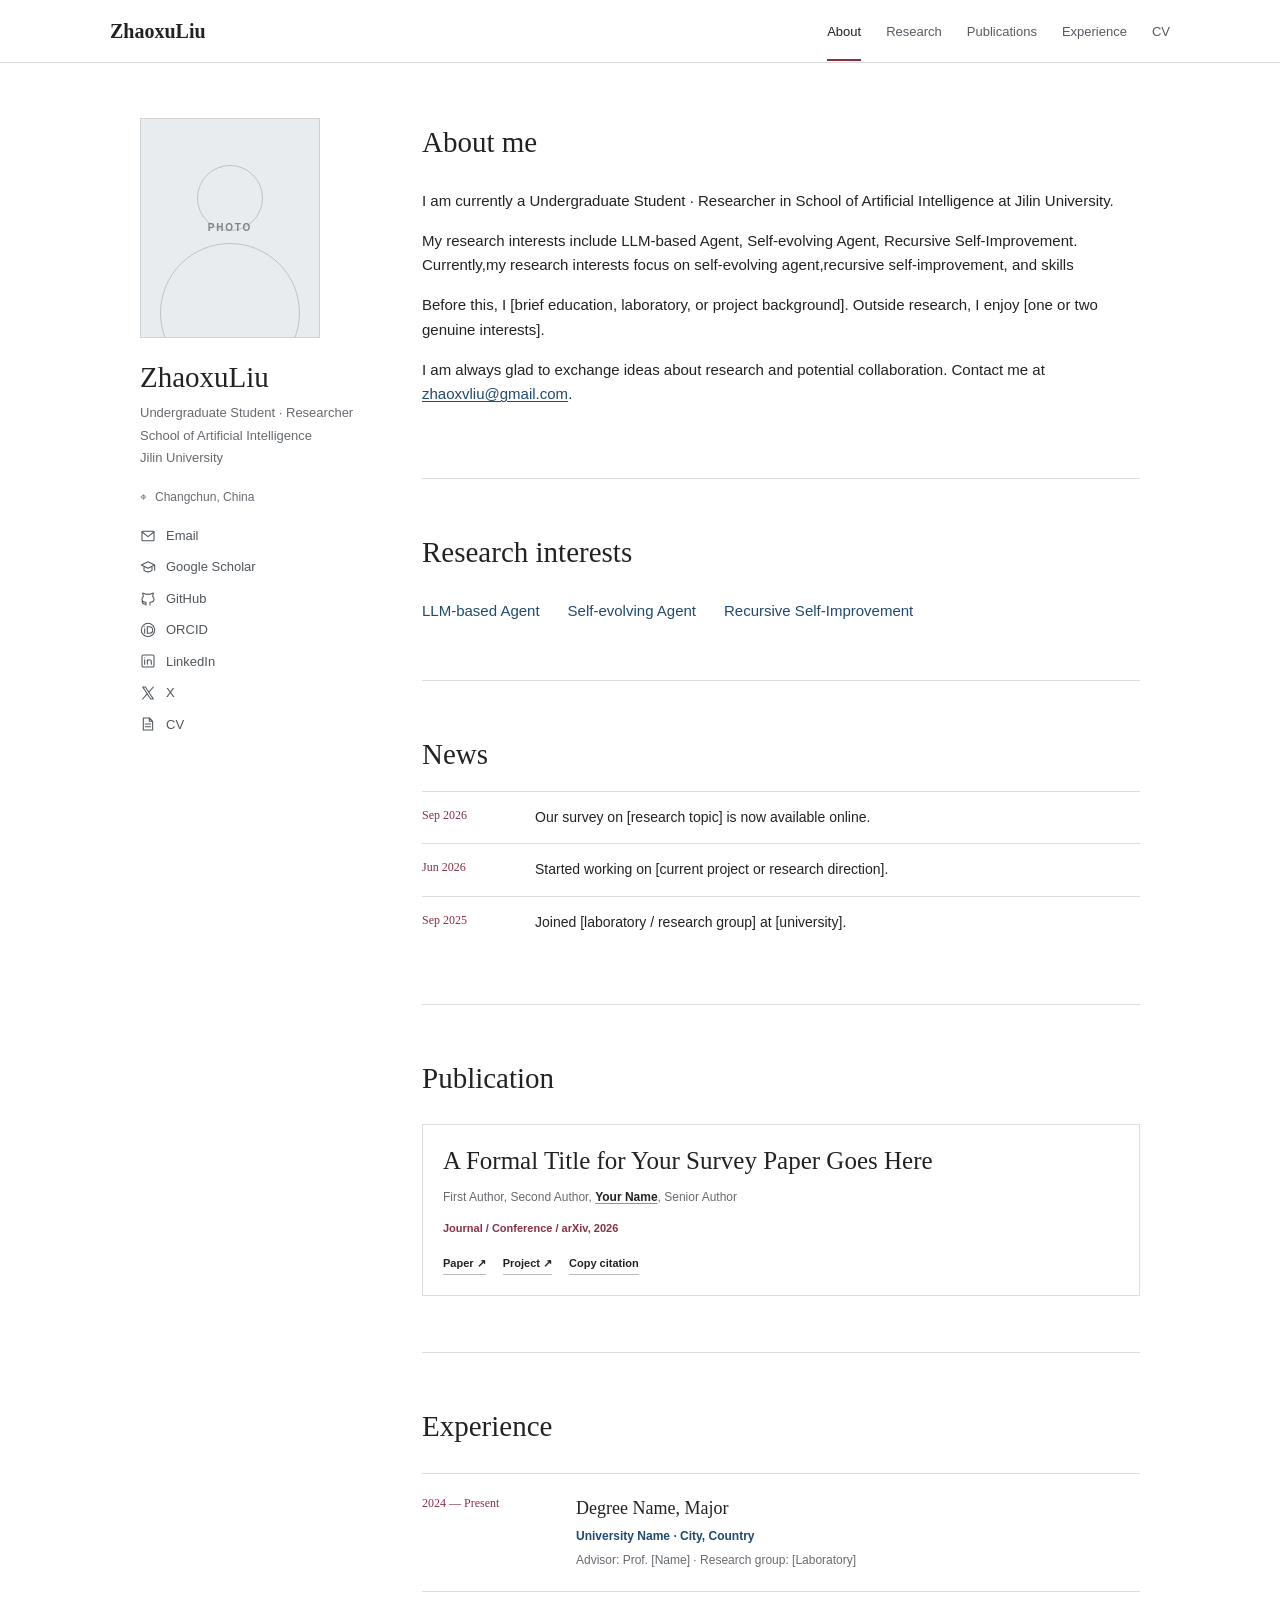
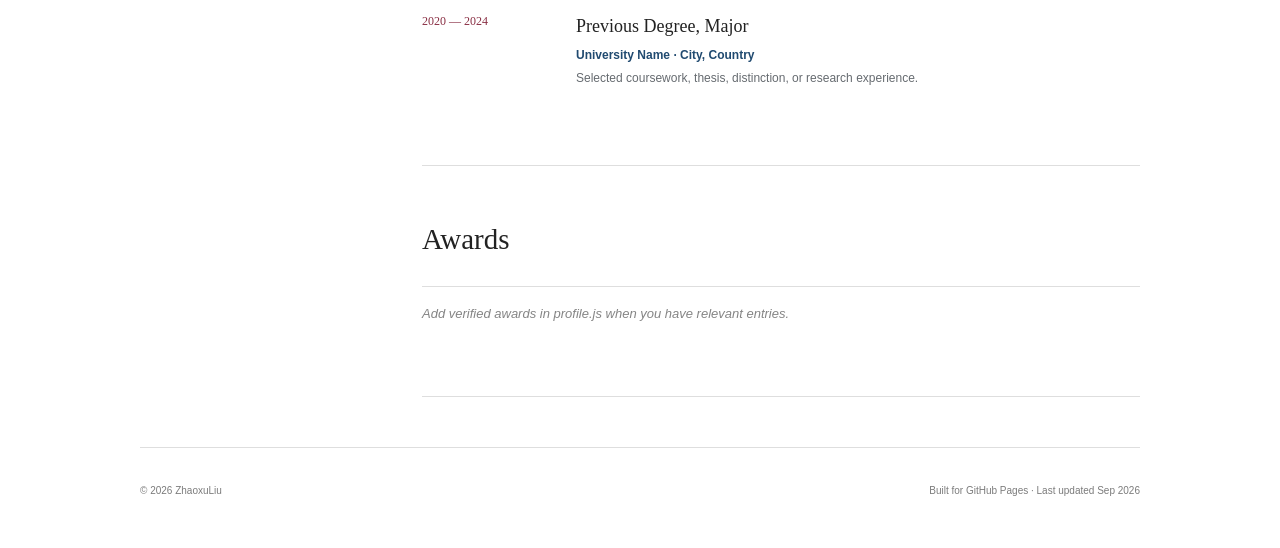
==== index.html @ ab9123cf "Simplify publications and make long author lists expandable" ====
<!doctype html>
<html lang="en" data-theme="light">
  <head>
    <meta charset="utf-8" />
    <meta name="viewport" content="width=device-width, initial-scale=1" />
    <meta
      name="description"
      content="Academic homepage of ZhaoxuLiu — template preview."
    />
    <meta name="theme-color" content="#ffffff" />
    <title>ZhaoxuLiu · Academic Homepage</title>
    <link rel="stylesheet" href="styles.css?v=20261016-publications" />
    <script src="profile.js" defer></script>
    <script src="profile-render.js?v=20261016-publications" defer></script>
    <script src="script.js" defer></script>
  </head>
  <body>
    <noscript><p class="data-error">Please enable JavaScript to view the profile and CV.</p></noscript>
    <p class="data-error" data-load-error hidden>Profile could not be loaded. Please check profile.js and refresh.</p>
    <a class="skip-link" href="#main-content">Skip to content</a>

    <header class="site-header">
      <div class="header-inner">
        <a class="wordmark" href="#about" aria-label="Back to the introduction"><span data-profile="name"></span></a>

        <button class="nav-toggle" type="button" aria-label="Open navigation" aria-expanded="false">
          <span></span><span></span>
        </button>

        <nav class="site-nav" aria-label="Primary navigation">
          <a href="#about">About</a>
          <a href="#research">Research</a>
          <a href="#publications">Publications</a>
          <a href="#experience">Experience</a>
          <a href="cv.html">CV</a>
        </nav>
      </div>
    </header>

    <main id="main-content" class="page-shell">
      <aside class="profile-rail" aria-label="Profile">
        <div class="portrait-placeholder" role="img" aria-label="Portrait placeholder">
          <span>PHOTO</span>
        </div>

        <div class="profile-copy">
          <h1 data-profile="name"></h1>
          <p class="role" data-profile="role"></p>
          <p class="affiliation"><span data-profile="department"></span><br /><span data-profile="institution"></span></p>
        </div>

        <ul class="profile-details" aria-label="Contact details">
          <li>
            <span aria-hidden="true">⌖</span>
            <span data-profile="location"></span>
          </li>
        </ul>

        <nav class="profile-links" aria-label="Academic and social profiles">
          <a href="#" data-social="email">
            <svg class="profile-icon" viewBox="0 0 24 24" aria-hidden="true"><rect x="3" y="5" width="18" height="14" rx="1"/><path d="m3 6 9 7 9-7"/></svg>
            <span>Email</span>
          </a>
          <a href="#" data-social="scholar">
            <svg class="profile-icon" viewBox="0 0 24 24" aria-hidden="true"><path d="m2 9 10-5 10 5-10 5-10-5Zm4 2v6c4 3 8 3 12 0v-6M22 9v8"/></svg>
            <span>Google Scholar</span>
          </a>
          <a href="#" data-social="github">
            <svg class="profile-icon" viewBox="0 0 24 24" aria-hidden="true"><path d="M9 21v-4c-4 0-6-2-6-5 0-2 1-3 2-4L4 3l5 2a15 15 0 0 1 6 0l5-2-1 5c1 1 2 2 2 4 0 3-2 5-6 5v4M9 19c-4 2-5-1-6-3"/></svg>
            <span>GitHub</span>
          </a>
          <a href="#" data-social="orcid">
            <svg class="profile-icon" viewBox="0 0 24 24" aria-hidden="true"><circle cx="12" cy="12" r="10"/><path d="M7 10v7m0-10v.2M11 7h3a5 5 0 0 1 0 10h-3V7Z"/></svg>
            <span>ORCID</span>
          </a>
          <a href="#" data-social="linkedin">
            <svg class="profile-icon" viewBox="0 0 24 24" aria-hidden="true"><rect x="3" y="3" width="18" height="18" rx="2"/><path d="M7 10v7m0-10v.2M11 17v-7m0 3c0-4 6-4 6 0v4"/></svg>
            <span>LinkedIn</span>
          </a>
          <a href="#" data-social="x">
            <svg class="profile-icon" viewBox="0 0 24 24" aria-hidden="true"><path d="M4 3h4l12 18h-4L4 3Zm16 0-7 8M4 21l7-8"/></svg>
            <span>X</span>
          </a>
          <a href="#" data-social="cv">
            <svg class="profile-icon" viewBox="0 0 24 24" aria-hidden="true"><path d="M5 3h9l5 5v13H5V3Zm9 0v5h5M8 12h8M8 16h8"/></svg>
            <span>CV</span>
          </a>
        </nav>
      </aside>

      <div class="content-column">
        <section id="about" class="section reveal">
          <div class="section-heading">
            <h2>About me</h2>
          </div>
          <div class="prose-grid" data-about></div>
        </section>

        <section id="research" class="section reveal">
          <div class="section-heading">
            <h2>Research interests</h2>
          </div>

          <ul class="research-keywords" aria-label="Research interests" data-research></ul>
        </section>

        <section class="section reveal" aria-labelledby="news-heading">
          <div class="section-heading compact-heading">
            <h2 id="news-heading">News</h2>
          </div>

          <ol class="news-list" data-news></ol>
        </section>

        <section id="publications" class="section reveal">
          <div class="section-heading">
            <h2>Publication</h2>
          </div>

          <div data-publications></div>

        </section>

        <section id="experience" class="section reveal">
          <div class="section-heading">
            <h2>Experience</h2>
          </div>

          <div class="timeline" data-experience></div>
        </section>

        <section id="awards" class="section reveal">
          <div class="section-heading">
            <h2>Awards</h2>
          </div>

          <ul class="awards-list" data-awards></ul>
        </section>
      </div>
    </main>

    <footer class="site-footer">
      <p>© <span data-current-year></span> <span data-profile="name"></span></p>
      <p>Built for GitHub Pages · Last updated <span data-profile="lastUpdated"></span></p>
    </footer>

    <div class="toast" role="status" aria-live="polite"></div>
  </body>
</html>
---- styles.css ----
:root {
  --background: #ffffff;
  --surface: #f7f7f7;
  --text: #222222;
  --muted: #666b70;
  --navy: #204a70;
  --accent: #8a3045;
  --line: #dedede;
  --serif: Georgia, "Times New Roman", serif;
  --sans: Arial, Helvetica, sans-serif;
}

* {
  box-sizing: border-box;
}

[hidden] { display: none !important; }
.data-error { margin: 24px; color: #8a3045; }
.portrait-placeholder.has-photo::before,
.portrait-placeholder.has-photo::after { display: none; }
.portrait-placeholder img { width: 100%; height: 100%; object-fit: cover; }
.publication-visual img { width: 100%; height: auto; object-fit: contain; }
[data-publications] { display: grid; gap: 22px; }
.cv-contacts { display: flex; flex-wrap: wrap; gap: 5px 16px; }
.cv-contacts a, .about-contact a { overflow-wrap: anywhere; }
.cv-updated { margin-top: 32px; font-size: 11px; }
.cv-entry { margin-bottom: 18px; }
.cv-entry p { margin-bottom: 6px; }
.cv-entry ul { margin-top: 6px; }
.cv-entry .publication-links { margin-top: 6px; }

html {
  scroll-behavior: smooth;
  scroll-padding-top: 82px;
}

body {
  margin: 0;
  background: var(--background);
  color: var(--text);
  font-family: var(--sans);
  font-size: 15px;
  line-height: 1.65;
}

a {
  color: var(--navy);
  text-decoration-thickness: 1px;
  text-underline-offset: 2px;
}

a:hover {
  color: var(--accent);
}

button {
  color: inherit;
  font: inherit;
}

.skip-link {
  position: fixed;
  top: 8px;
  left: 8px;
  z-index: 100;
  padding: 7px 11px;
  background: var(--text);
  color: #fff;
  transform: translateY(-150%);
}

.skip-link:focus {
  transform: translateY(0);
}

.site-header {
  position: sticky;
  top: 0;
  z-index: 20;
  border-bottom: 1px solid var(--line);
  background: rgba(255, 255, 255, 0.97);
}

.header-inner {
  display: flex;
  width: min(1060px, calc(100% - 40px));
  min-height: 62px;
  align-items: center;
  justify-content: space-between;
  margin: 0 auto;
}

.wordmark {
  color: var(--text);
  font-family: var(--serif);
  font-size: 20px;
  font-weight: 700;
  text-decoration: none;
}

.site-nav {
  display: flex;
  align-items: center;
  gap: 25px;
}

.site-nav a {
  padding: 20px 0 17px;
  border-bottom: 2px solid transparent;
  color: #555b60;
  font-size: 13px;
  text-decoration: none;
}

.site-nav a:hover,
.site-nav a.is-active {
  border-bottom-color: var(--accent);
  color: var(--text);
}

.nav-toggle {
  display: none;
  border: 0;
  background: transparent;
  cursor: pointer;
}

.page-shell {
  display: grid;
  grid-template-columns: 220px minmax(0, 1fr);
  gap: 62px;
  width: min(1000px, calc(100% - 40px));
  margin: 55px auto 0;
}

.profile-rail {
  position: sticky;
  top: 92px;
  align-self: start;
}

.portrait-placeholder {
  position: relative;
  display: grid;
  width: 180px;
  height: 220px;
  place-items: center;
  overflow: hidden;
  border: 1px solid #cfd3d6;
  background: #e9ecee;
  color: #7b8389;
  font-size: 10px;
  font-weight: 700;
  letter-spacing: 0.18em;
}

.portrait-placeholder::before {
  position: absolute;
  top: 46px;
  width: 64px;
  height: 64px;
  border: 1px solid #bdc3c7;
  border-radius: 50%;
  content: "";
}

.portrait-placeholder::after {
  position: absolute;
  bottom: -46px;
  width: 138px;
  height: 138px;
  border: 1px solid #bdc3c7;
  border-radius: 50%;
  content: "";
}

.portrait-placeholder span {
  position: relative;
  z-index: 1;
}

.profile-copy {
  margin-top: 22px;
}

.eyebrow {
  margin: 0 0 5px;
  color: var(--accent);
  font-size: 10px;
  font-weight: 700;
  letter-spacing: 0.12em;
  line-height: 1.4;
  text-transform: uppercase;
}

.profile-copy h1 {
  margin: 0;
  font-family: var(--serif);
  font-size: 29px;
  font-weight: 500;
  line-height: 1.2;
}

.role,
.affiliation {
  margin: 7px 0 0;
  color: var(--muted);
  font-size: 13px;
}

.affiliation {
  margin-top: 2px;
}

.profile-details {
  display: grid;
  gap: 7px;
  margin: 20px 0 0;
  padding: 0;
  color: var(--muted);
  list-style: none;
  font-size: 12px;
}

.profile-details li {
  display: flex;
  gap: 8px;
  align-items: flex-start;
}

.profile-details a {
  color: var(--muted);
  overflow-wrap: anywhere;
  text-decoration: none;
}

.profile-links {
  display: grid;
  margin-top: 12px;
}

.profile-links a {
  display: flex;
  align-items: center;
  gap: 10px;
  padding: 5px 0;
  color: #50565c;
  font-size: 13px;
  font-weight: 400;
  text-decoration: none;
}

.profile-links a:hover {
  color: var(--navy);
  text-decoration: underline;
}

.profile-icon {
  width: 16px;
  height: 16px;
  flex: 0 0 16px;
  fill: none;
  stroke: currentColor;
  stroke-width: 1.6;
  stroke-linecap: round;
  stroke-linejoin: round;
}

@media (min-width: 681px) and (max-height: 850px) {
  .profile-rail {
    position: static;
  }
}

.button {
  display: inline-flex;
  min-height: 38px;
  align-items: center;
  justify-content: center;
  gap: 14px;
  padding: 8px 15px;
  border: 1px solid var(--navy);
  background: transparent;
  font-size: 12px;
  font-weight: 600;
  text-decoration: none;
}

.button-primary {
  background: var(--navy);
  color: #fff;
}

.button-primary:hover {
  background: #173854;
  color: #fff;
}

.button-quiet {
  border-color: #cfd3d6;
  color: var(--text);
}

.content-column {
  min-width: 0;
}

.preview-note {
  margin: 0 0 24px;
  color: var(--muted);
  font-size: 12px;
}

.section {
  padding: 56px 0;
  border-bottom: 1px solid var(--line);
}

.content-column > .section:first-child {
  padding-top: 7px;
}

.section-heading {
  margin-bottom: 29px;
}

.section-heading h2 {
  margin: 0;
  font-family: var(--serif);
  font-size: 29px;
  font-weight: 500;
  line-height: 1.2;
}

.prose-grid {
  display: block;
  padding: 0;
}

.prose-grid p {
  margin-top: 0;
}

.lead {
  max-width: none;
  color: inherit;
  font-family: inherit;
  font-size: inherit;
  line-height: inherit;
}

.research-keywords {
  display: flex;
  flex-wrap: wrap;
  gap: 10px 28px;
  margin: 0;
  padding: 0;
  list-style: none;
  color: var(--navy);
  font-size: 15px;
}

.research-keywords li {
  max-width: 100%;
  overflow-wrap: anywhere;
}

.compact-heading {
  margin-bottom: 20px;
}

.news-list {
  margin: 0;
  padding: 0;
  list-style: none;
}

.news-list li {
  display: grid;
  grid-template-columns: 95px 1fr;
  gap: 18px;
  padding: 14px 0;
  border-top: 1px solid var(--line);
}

.news-list time {
  color: var(--accent);
  font-family: var(--serif);
  font-size: 12px;
}

.news-list p {
  margin: 0;
  font-size: 14px;
}

.publication-card {
  display: grid;
  grid-template-columns: 190px minmax(0, 1fr);
  gap: 27px;
  padding: 20px;
  border: 1px solid var(--line);
  background: #fff;
}

.publication-card.publication-card-text {
  grid-template-columns: minmax(0, 1fr);
}

.publication-visual {
  position: relative;
  display: grid;
  min-height: 230px;
  place-items: center;
  overflow: hidden;
  border: 1px solid #cfd3d6;
  background: #eef0f1;
  color: #64717b;
}

.publication-copy {
  align-self: center;
}

.publication-card h3 {
  margin: 0;
  font-family: var(--serif);
  font-size: 25px;
  font-weight: 500;
  line-height: 1.25;
}

.authors,
.venue {
  margin: 11px 0 0;
}

.authors {
  color: var(--muted);
  font-size: 12px;
  overflow-wrap: anywhere;
}

.authors strong {
  color: var(--text);
  text-decoration: underline;
  text-decoration-color: #b9808e;
  text-underline-offset: 2px;
}

.publication-authors {
  margin-top: 11px;
}

.author-disclosure summary {
  display: block;
  list-style: none;
  cursor: pointer;
}

.author-disclosure summary::-webkit-details-marker {
  display: none;
}

.author-disclosure summary:focus-visible {
  outline: 2px solid var(--navy);
  outline-offset: 4px;
}

.author-disclosure .author-preview {
  display: block;
  margin: 0;
}

.author-toggle {
  display: inline-block;
  padding: 4px 0;
  color: var(--navy);
  font-size: 11px;
  text-decoration: underline;
  text-underline-offset: 2px;
}

.author-disclosure[open] .author-preview,
.author-disclosure[open] .author-show,
.author-hide,
.author-print {
  display: none;
}

.author-disclosure[open] .author-hide {
  display: inline;
}

.author-disclosure > .authors {
  margin-top: 4px;
}

.venue {
  color: var(--accent);
  font-size: 11px;
  font-weight: 700;
}

.publication-links {
  display: flex;
  flex-wrap: wrap;
  gap: 17px;
  margin-top: 17px;
}

.publication-links a,
.text-button {
  padding: 0 0 2px;
  border: 0;
  border-bottom: 1px solid #b9bdc0;
  background: transparent;
  color: var(--text);
  font-size: 11px;
  font-weight: 600;
  text-decoration: none;
  cursor: pointer;
}

.timeline {
  padding-left: 0;
}

.timeline-item {
  display: grid;
  grid-template-columns: 130px 1fr;
  gap: 24px;
  padding: 20px 0;
  border-top: 1px solid var(--line);
}

.timeline-date {
  color: var(--accent);
  font-family: var(--serif);
  font-size: 12px;
}

.timeline-item h3 {
  margin: 0;
  font-family: var(--serif);
  font-size: 18px;
  font-weight: 500;
}

.timeline-item p {
  margin: 4px 0 0;
  color: var(--muted);
  font-size: 12px;
}

.timeline-org {
  color: var(--navy) !important;
  font-weight: 600;
}

.awards-list {
  margin: 0;
  padding: 0;
  list-style: none;
}

.awards-list li {
  padding: 16px 0;
  border-top: 1px solid var(--line);
  color: var(--muted);
  font-size: 13px;
}

.awards-list .awards-placeholder {
  color: #858585;
  font-style: italic;
}

.about-contact {
  margin-bottom: 0;
}

.site-footer {
  display: flex;
  justify-content: space-between;
  width: min(1000px, calc(100% - 40px));
  margin: 50px auto 0;
  padding: 25px 0 38px;
  border-top: 1px solid var(--line);
  color: #7b7b7b;
  font-size: 10px;
}

.toast {
  position: fixed;
  right: 18px;
  bottom: 18px;
  z-index: 40;
  max-width: min(320px, calc(100% - 36px));
  padding: 10px 13px;
  background: #222;
  color: #fff;
  font-size: 11px;
  opacity: 0;
  pointer-events: none;
}

.toast.is-visible {
  opacity: 1;
}

.reveal {
  opacity: 1;
}

.cv-page {
  width: min(800px, calc(100% - 40px));
  margin: 45px auto;
}

.cv-sheet {
  padding: 55px 65px;
  border: 1px solid var(--line);
  background: #fff;
}

.cv-sheet h1,
.cv-sheet h2 {
  font-family: var(--serif);
  font-weight: 500;
}

.cv-sheet h1 {
  margin: 0;
  font-size: 42px;
}

.cv-sheet h2 {
  margin: 30px 0 10px;
  padding-top: 15px;
  border-top: 1px solid var(--line);
  color: var(--navy);
  font-size: 21px;
}

.cv-sheet p,
.cv-sheet li {
  color: var(--muted);
}

.cv-topline {
  display: flex;
  justify-content: space-between;
  gap: 18px;
  margin-bottom: 25px;
}

@media (max-width: 850px) {
  .page-shell {
    grid-template-columns: 190px minmax(0, 1fr);
    gap: 42px;
  }

  .portrait-placeholder {
    width: 165px;
    height: 202px;
  }

  .publication-card {
    grid-template-columns: 170px minmax(0, 1fr);
  }
}

@media (max-width: 680px) {
  .header-inner,
  .page-shell,
  .site-footer {
    width: min(100% - 30px, 600px);
  }

  .nav-toggle {
    display: grid;
    width: 36px;
    height: 36px;
    place-content: center;
    gap: 5px;
  }

  .nav-toggle span {
    width: 19px;
    height: 1px;
    background: var(--text);
  }

  .site-nav {
    position: absolute;
    top: 62px;
    right: 0;
    left: 0;
    display: none;
    gap: 0;
    padding: 9px 15px 14px;
    border-bottom: 1px solid var(--line);
    background: #fff;
  }

  .site-nav.is-open {
    display: grid;
  }

  .site-nav a {
    padding: 10px 0;
    border-bottom-width: 1px;
  }

  .page-shell {
    grid-template-columns: 1fr;
    gap: 45px;
    margin-top: 38px;
  }

  .profile-rail {
    position: static;
    display: grid;
    grid-template-columns: 112px 1fr;
    gap: 18px;
  }

  .portrait-placeholder {
    grid-row: span 2;
    width: 112px;
    height: 137px;
  }

  .profile-copy {
    align-self: end;
    margin-top: 0;
  }

  .profile-copy h1 {
    font-size: 27px;
  }

  .profile-details,
  .profile-links {
    grid-column: 1 / -1;
  }

  .profile-links {
    margin-top: 0;
  }

  .section {
    padding: 46px 0;
  }

  .prose-grid,
  .research-keywords,
  .news-list,
  .timeline {
    padding-left: 0;
  }

  .news-list li,
  .timeline-item {
    grid-template-columns: 1fr;
    gap: 4px;
  }

  .publication-card {
    grid-template-columns: 1fr;
    padding: 14px;
  }

  .publication-visual {
    min-height: 190px;
  }

  .site-footer,
  .cv-topline {
    flex-direction: column;
  }

  .cv-sheet {
    padding: 35px 25px;
  }
}

@media print {
  .site-header,
  .site-footer,
  .toast,
  .cv-actions {
    display: none !important;
  }

  .cv-page {
    width: 100%;
    margin: 0;
  }

  .cv-sheet {
    padding: 0;
    border: 0;
  }

  .cv-sheet h2 { break-after: avoid; }
  .cv-entry { break-inside: avoid; }

  .author-disclosure { display: none; }
  .author-print { display: block; }
}
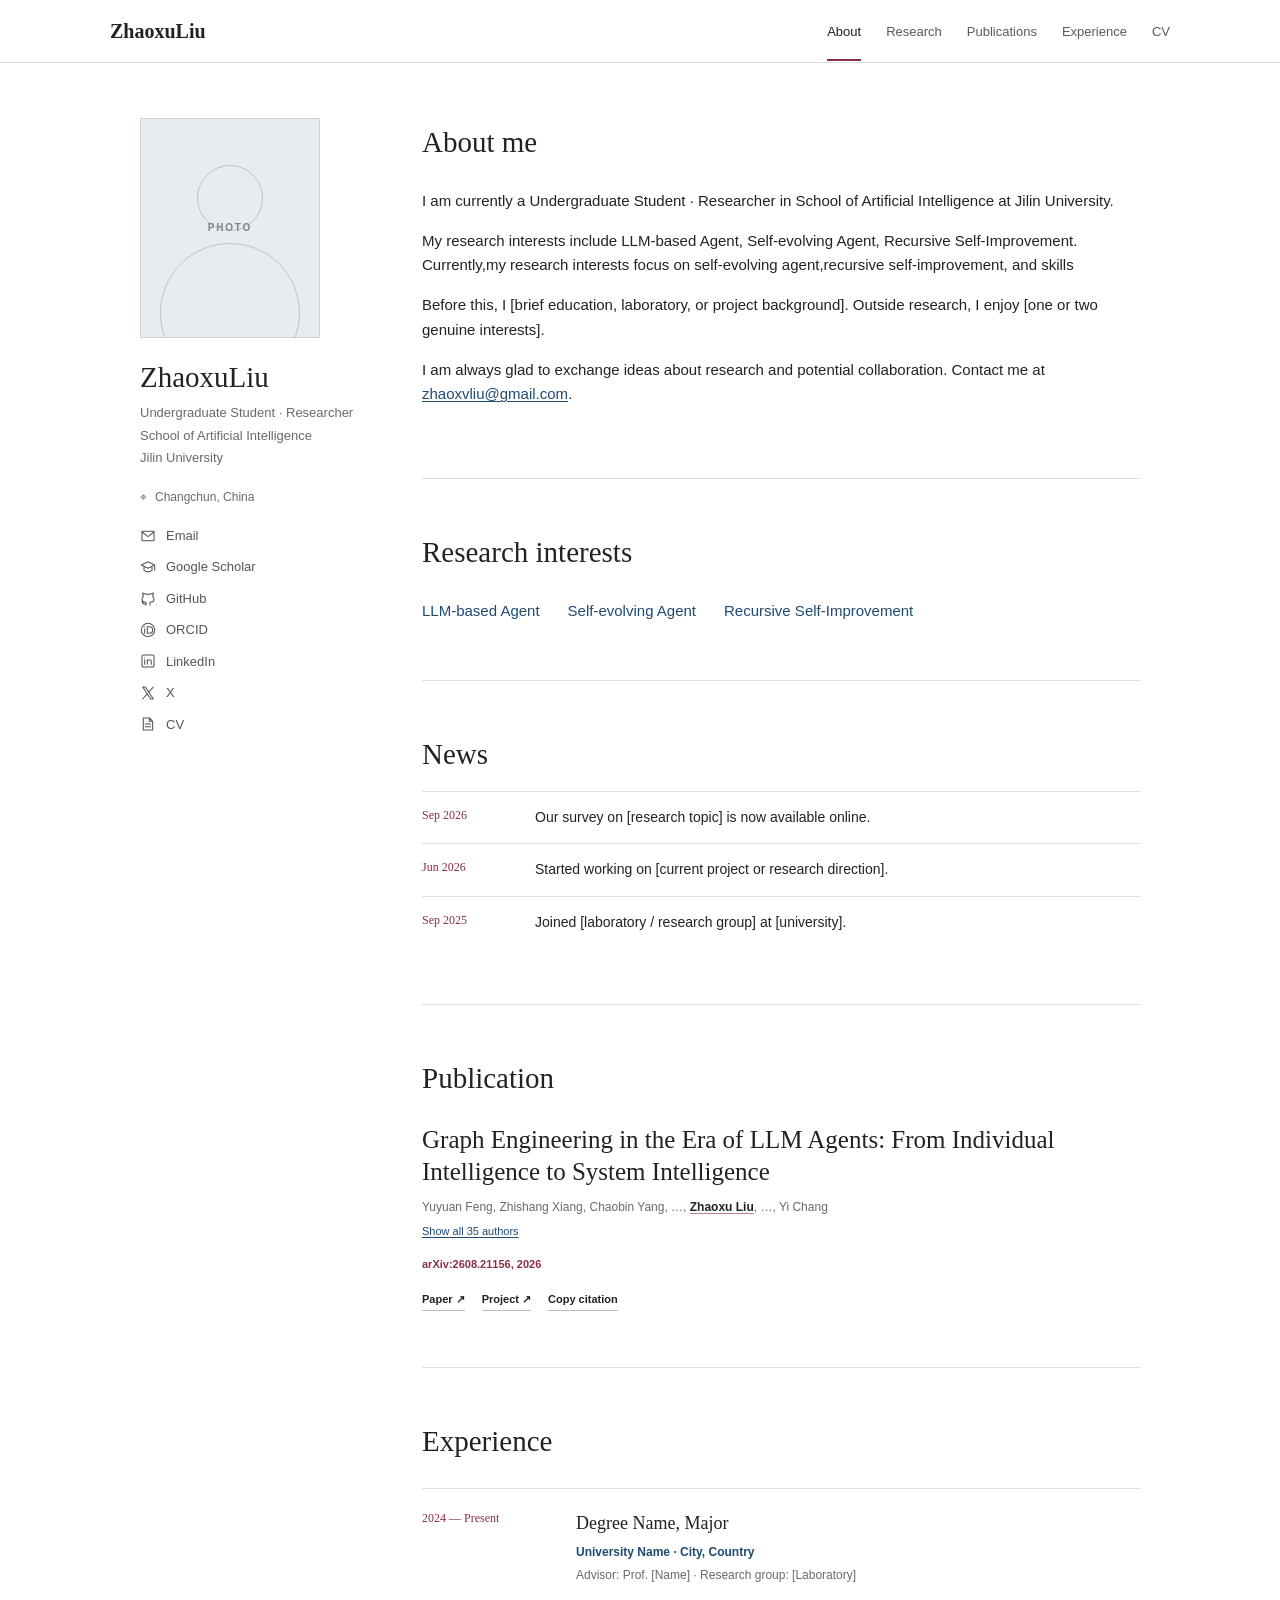
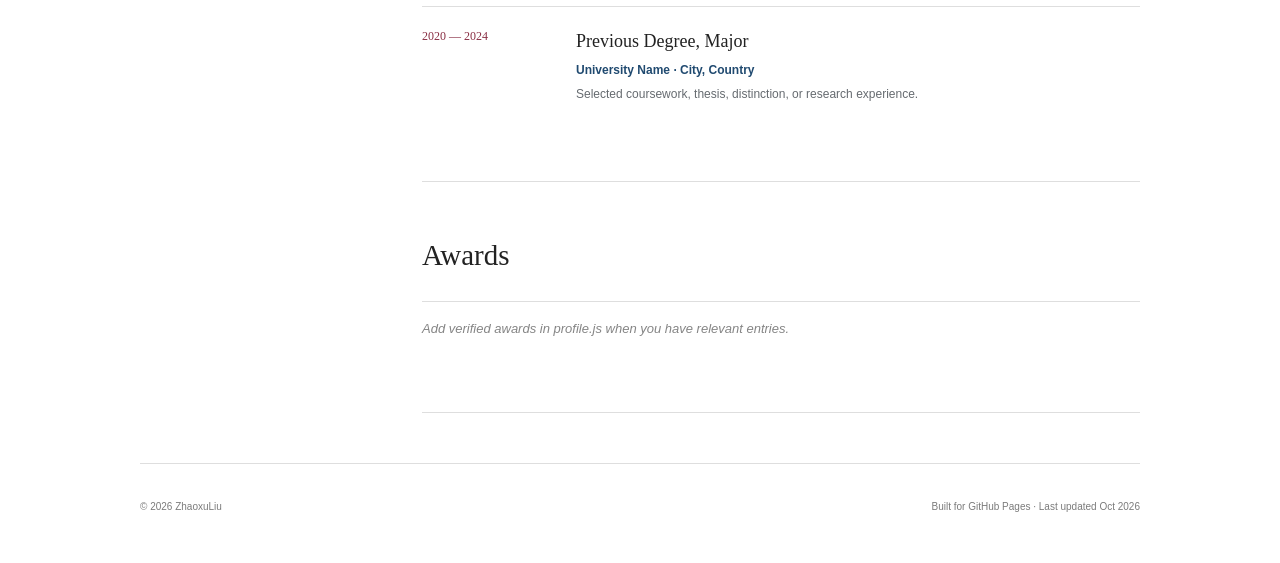
==== commit 02297fc2: "Share borderless publication layout between homepage and CV" ====
--- a/index.html
+++ b/index.html
@@ -9,9 +9,9 @@
     />
     <meta name="theme-color" content="#ffffff" />
     <title>ZhaoxuLiu · Academic Homepage</title>
-    <link rel="stylesheet" href="styles.css?v=20261016-publications" />
+    <link rel="stylesheet" href="styles.css?v=20261016-paper-layout" />
     <script src="profile.js" defer></script>
-    <script src="profile-render.js?v=20261016-publications" defer></script>
+    <script src="profile-render.js?v=20261016-paper-layout" defer></script>
     <script src="script.js" defer></script>
   </head>
   <body>
--- a/styles.css
+++ b/styles.css
@@ -20,7 +20,7 @@
 .portrait-placeholder.has-photo::after { display: none; }
 .portrait-placeholder img { width: 100%; height: 100%; object-fit: cover; }
 .publication-visual img { width: 100%; height: auto; object-fit: contain; }
-[data-publications] { display: grid; gap: 22px; }
+[data-publications], .publication-list { display: grid; gap: 28px; }
 .cv-contacts { display: flex; flex-wrap: wrap; gap: 5px 16px; }
 .cv-contacts a, .about-contact a { overflow-wrap: anywhere; }
 .cv-updated { margin-top: 32px; font-size: 11px; }
@@ -398,8 +398,8 @@
   display: grid;
   grid-template-columns: 190px minmax(0, 1fr);
   gap: 27px;
-  padding: 20px;
-  border: 1px solid var(--line);
+  padding: 0;
+  border: 0;
   background: #fff;
 }
 
@@ -643,7 +643,7 @@
   font-size: 21px;
 }
 
-.cv-sheet p,
+.cv-sheet p:not(.authors):not(.venue),
 .cv-sheet li {
   color: var(--muted);
 }
@@ -769,7 +769,7 @@
 
   .publication-card {
     grid-template-columns: 1fr;
-    padding: 14px;
+    padding: 0;
   }
 
   .publication-visual {
@@ -790,7 +790,8 @@
   .site-header,
   .site-footer,
   .toast,
-  .cv-actions {
+  .cv-actions,
+  [data-citation] {
     display: none !important;
   }
 
@@ -805,7 +806,7 @@
   }
 
   .cv-sheet h2 { break-after: avoid; }
-  .cv-entry { break-inside: avoid; }
+  .cv-entry, .publication-card { break-inside: avoid; }
 
   .author-disclosure { display: none; }
   .author-print { display: block; }
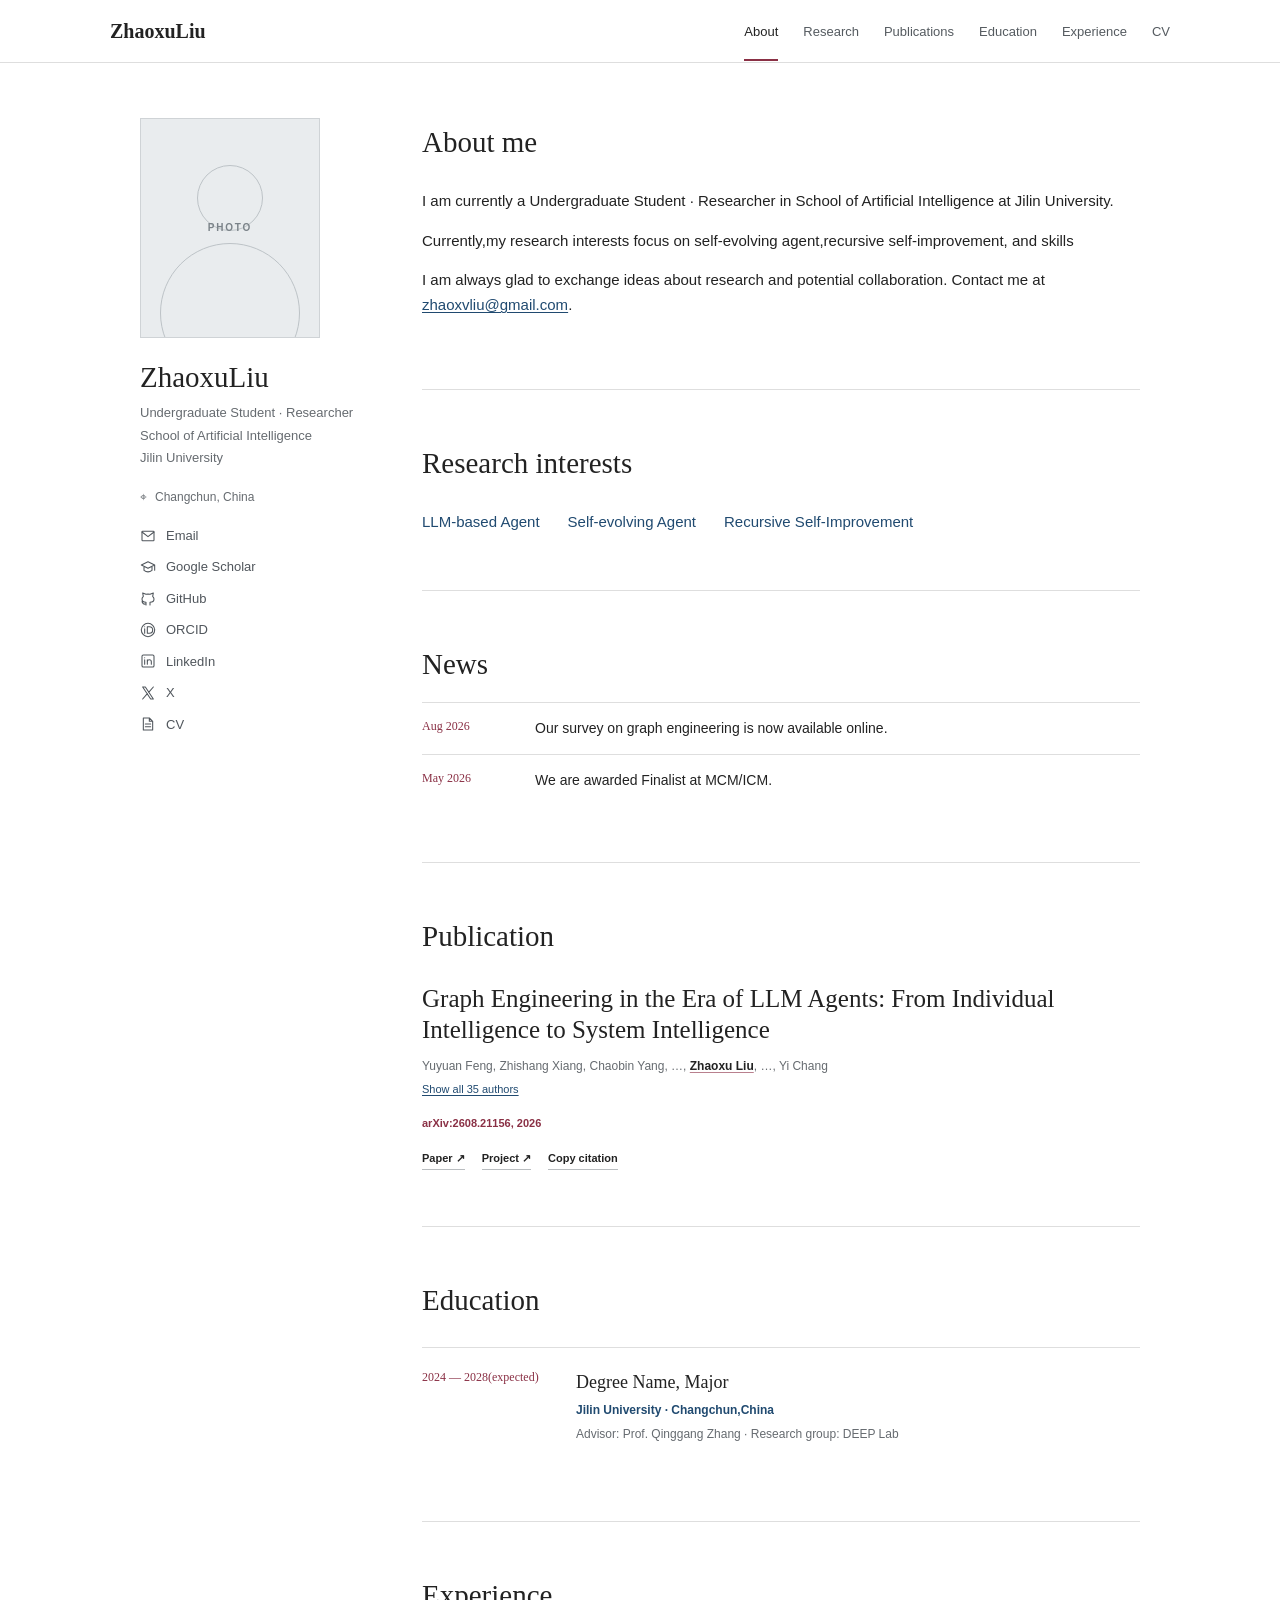
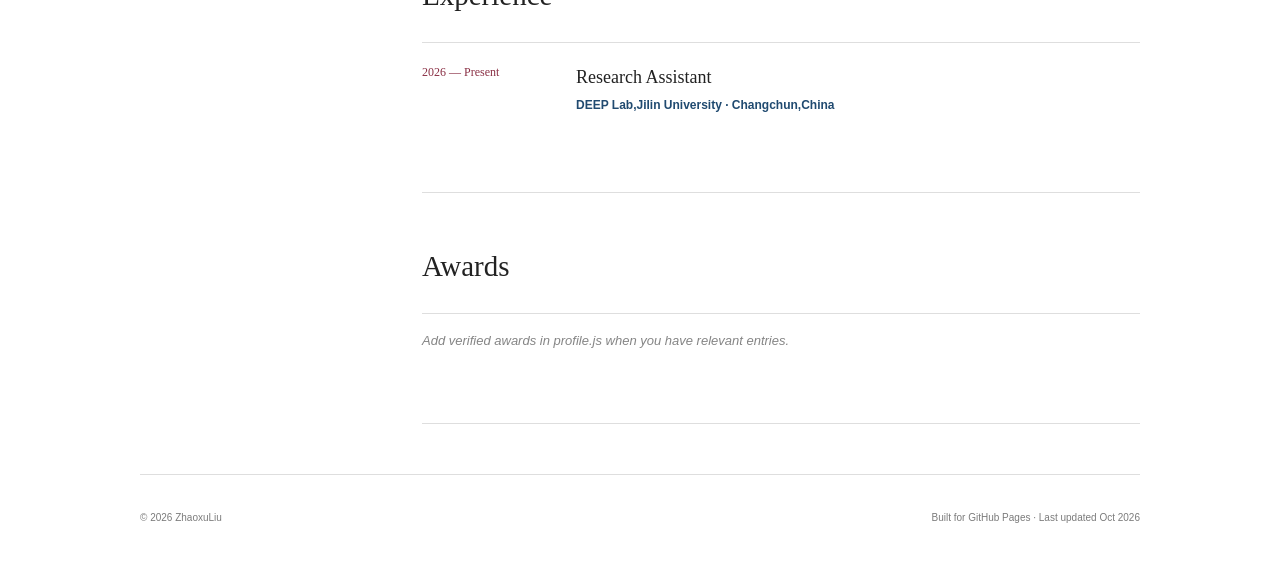
==== commit 92059e32: "Separate Education and Experience sections" ====
--- a/index.html
+++ b/index.html
@@ -11,7 +11,7 @@
     <title>ZhaoxuLiu · Academic Homepage</title>
     <link rel="stylesheet" href="styles.css?v=20261016-paper-layout" />
     <script src="profile.js" defer></script>
-    <script src="profile-render.js?v=20261016-paper-layout" defer></script>
+    <script src="profile-render.js?v=20261016-education" defer></script>
     <script src="script.js" defer></script>
   </head>
   <body>
@@ -31,6 +31,7 @@
           <a href="#about">About</a>
           <a href="#research">Research</a>
           <a href="#publications">Publications</a>
+          <a href="#education">Education</a>
           <a href="#experience">Experience</a>
           <a href="cv.html">CV</a>
         </nav>
@@ -121,6 +122,14 @@
 
         </section>
 
+        <section id="education" class="section reveal">
+          <div class="section-heading">
+            <h2>Education</h2>
+          </div>
+
+          <div class="timeline" data-education></div>
+        </section>
+
         <section id="experience" class="section reveal">
           <div class="section-heading">
             <h2>Experience</h2>
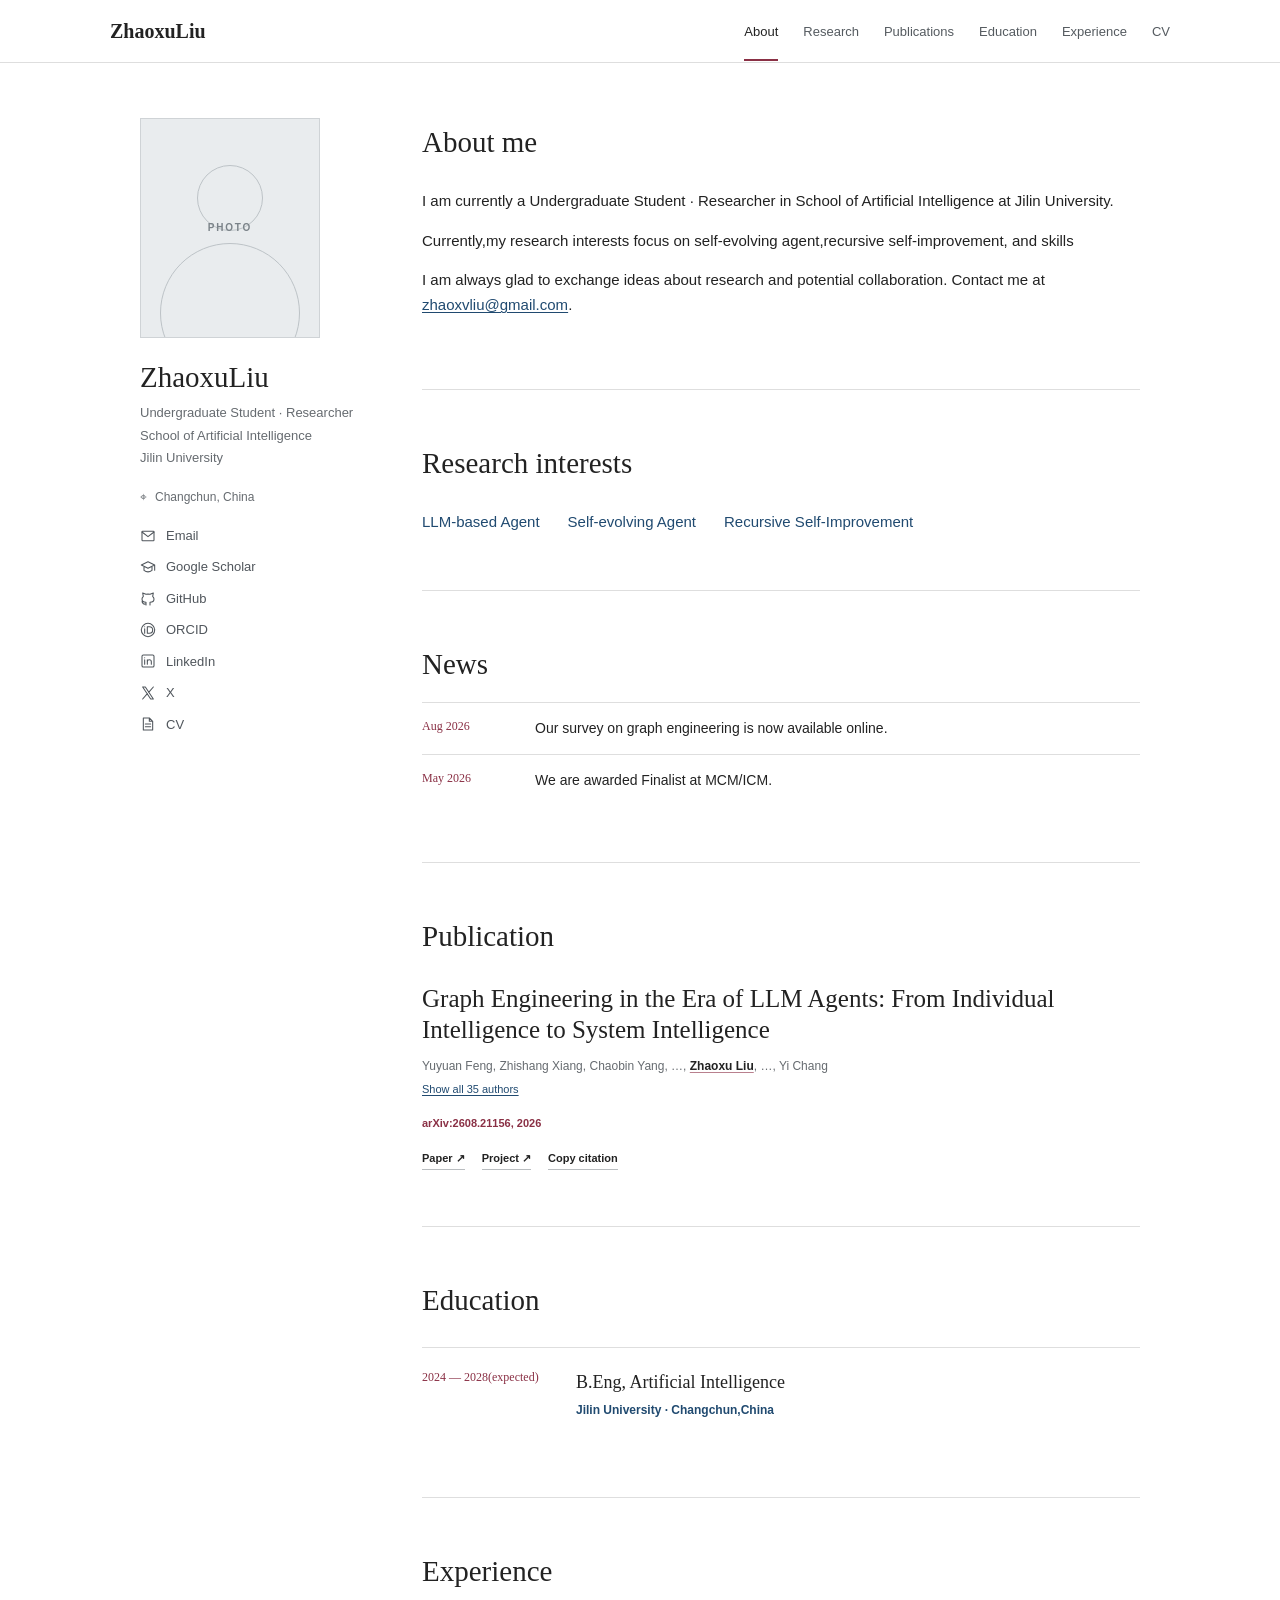
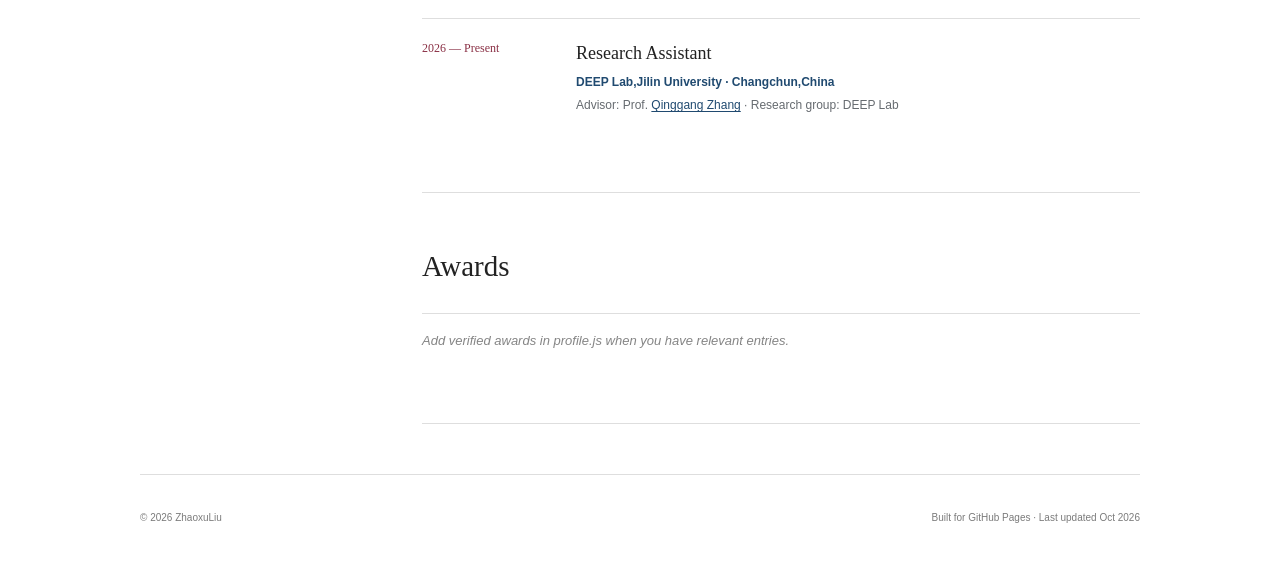
==== commit bed6f05b: "Link adviser homepage in experience and CV" ====
--- a/index.html
+++ b/index.html
@@ -11,7 +11,7 @@
     <title>ZhaoxuLiu · Academic Homepage</title>
     <link rel="stylesheet" href="styles.css?v=20261016-paper-layout" />
     <script src="profile.js" defer></script>
-    <script src="profile-render.js?v=20261016-education" defer></script>
+  <script src="profile-render.js?v=20261016-advisor" defer></script>
     <script src="script.js" defer></script>
   </head>
   <body>
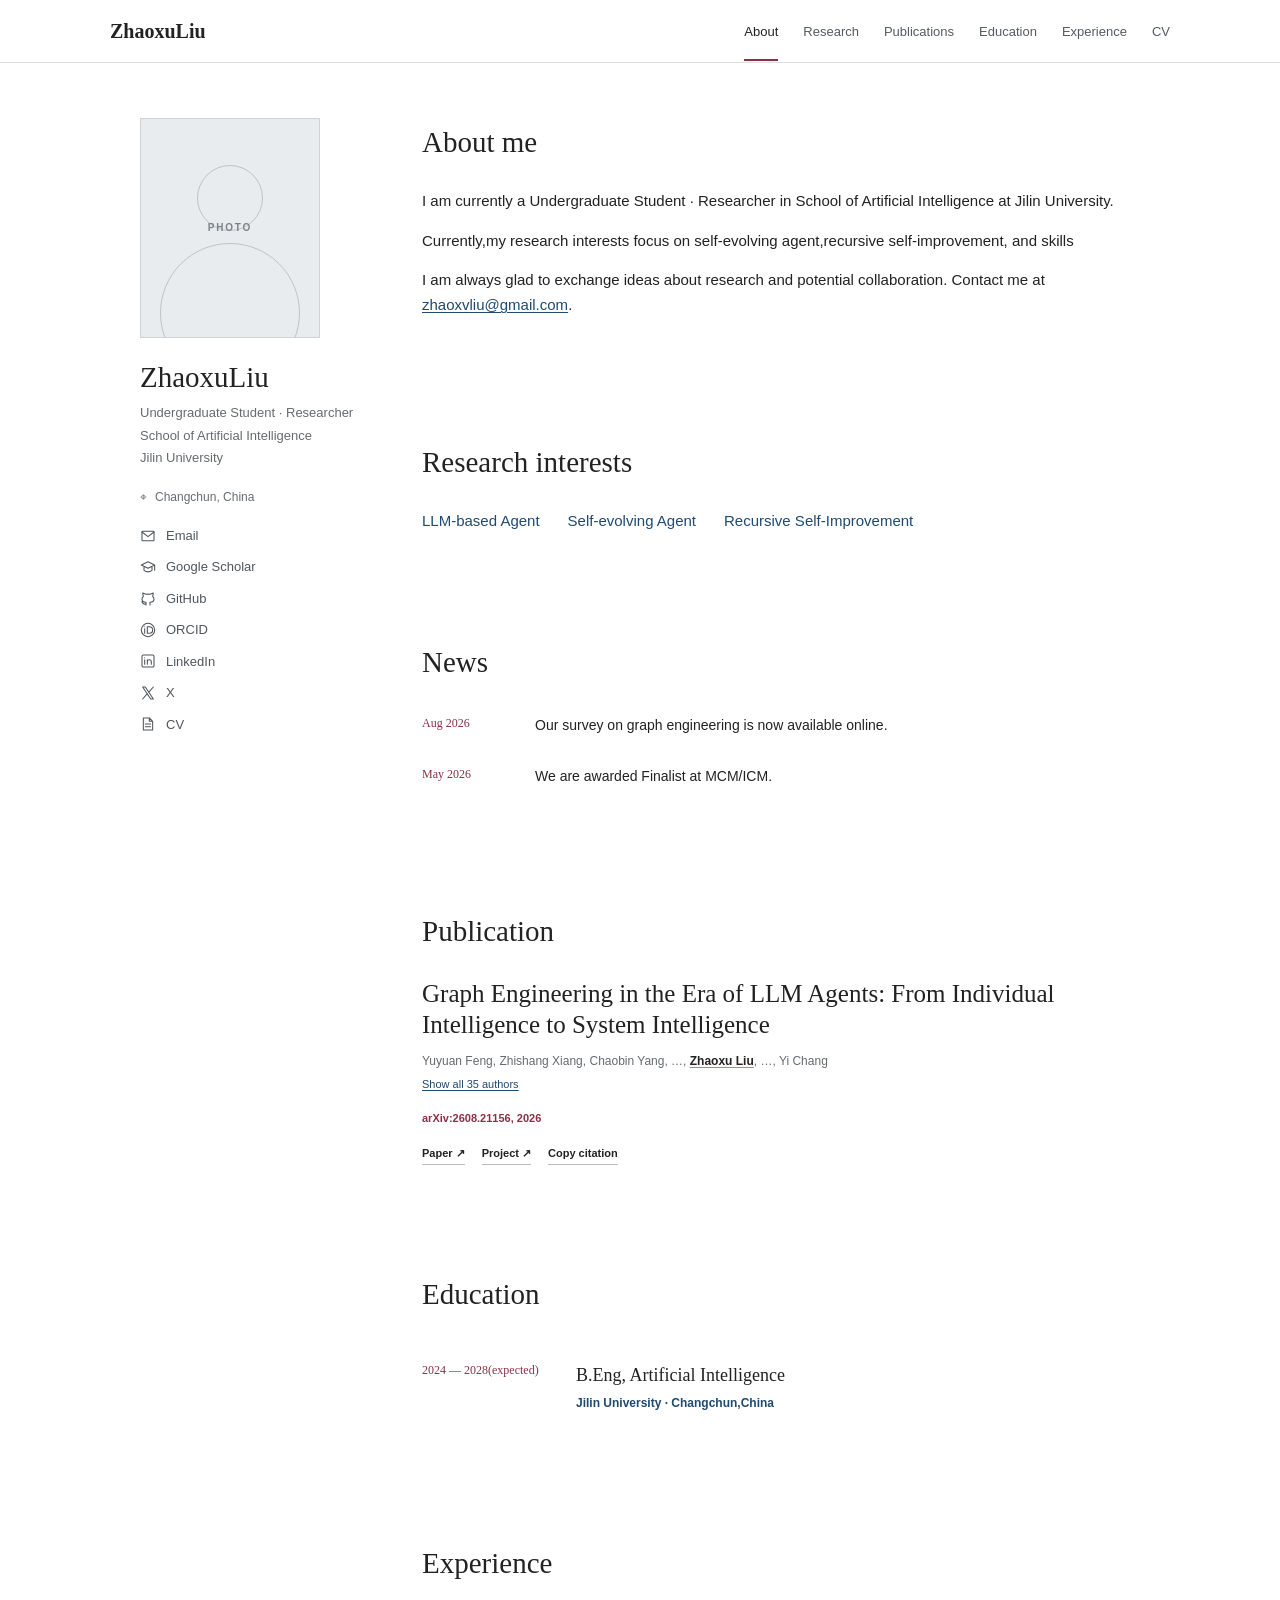
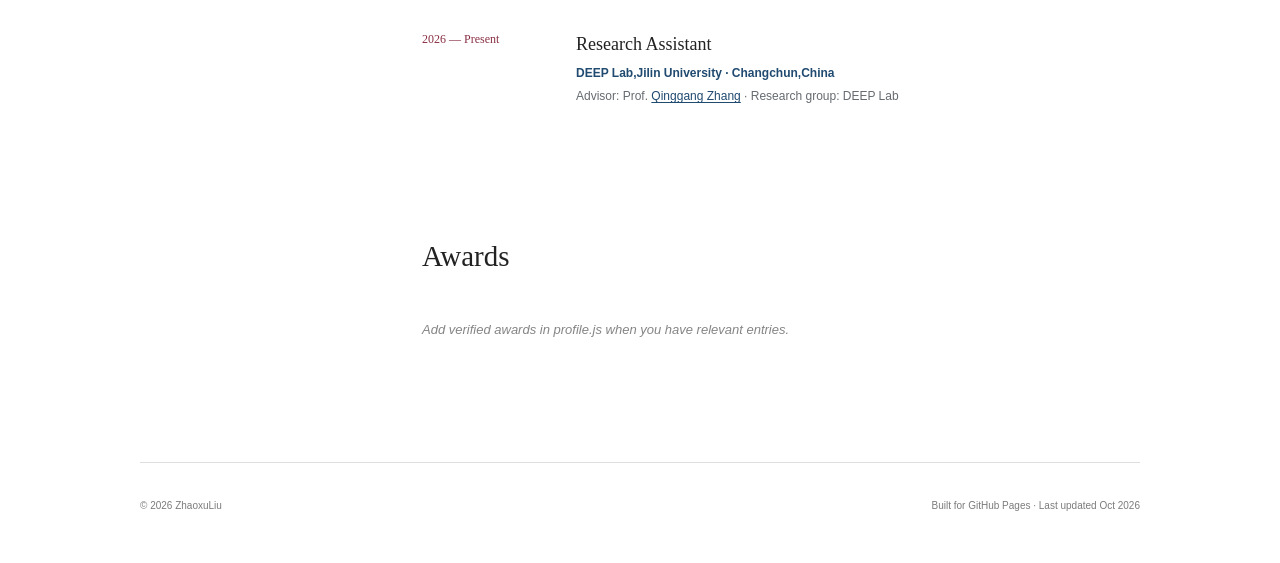
==== commit 705a398d: "Remove section dividers from homepage and CV" ====
--- a/index.html
+++ b/index.html
@@ -9,7 +9,7 @@
     />
     <meta name="theme-color" content="#ffffff" />
     <title>ZhaoxuLiu · Academic Homepage</title>
-    <link rel="stylesheet" href="styles.css?v=20261016-paper-layout" />
+    <link rel="stylesheet" href="styles.css?v=20261016-no-section-lines" />
     <script src="profile.js" defer></script>
   <script src="profile-render.js?v=20261016-advisor" defer></script>
     <script src="script.js" defer></script>
--- a/styles.css
+++ b/styles.css
@@ -313,7 +313,6 @@
 
 .section {
   padding: 56px 0;
-  border-bottom: 1px solid var(--line);
 }
 
 .content-column > .section:first-child {
@@ -380,7 +379,6 @@
   grid-template-columns: 95px 1fr;
   gap: 18px;
   padding: 14px 0;
-  border-top: 1px solid var(--line);
 }
 
 .news-list time {
@@ -531,7 +529,6 @@
   grid-template-columns: 130px 1fr;
   gap: 24px;
   padding: 20px 0;
-  border-top: 1px solid var(--line);
 }
 
 .timeline-date {
@@ -566,7 +563,6 @@
 
 .awards-list li {
   padding: 16px 0;
-  border-top: 1px solid var(--line);
   color: var(--muted);
   font-size: 13px;
 }
@@ -638,7 +634,6 @@
 .cv-sheet h2 {
   margin: 30px 0 10px;
   padding-top: 15px;
-  border-top: 1px solid var(--line);
   color: var(--navy);
   font-size: 21px;
 }
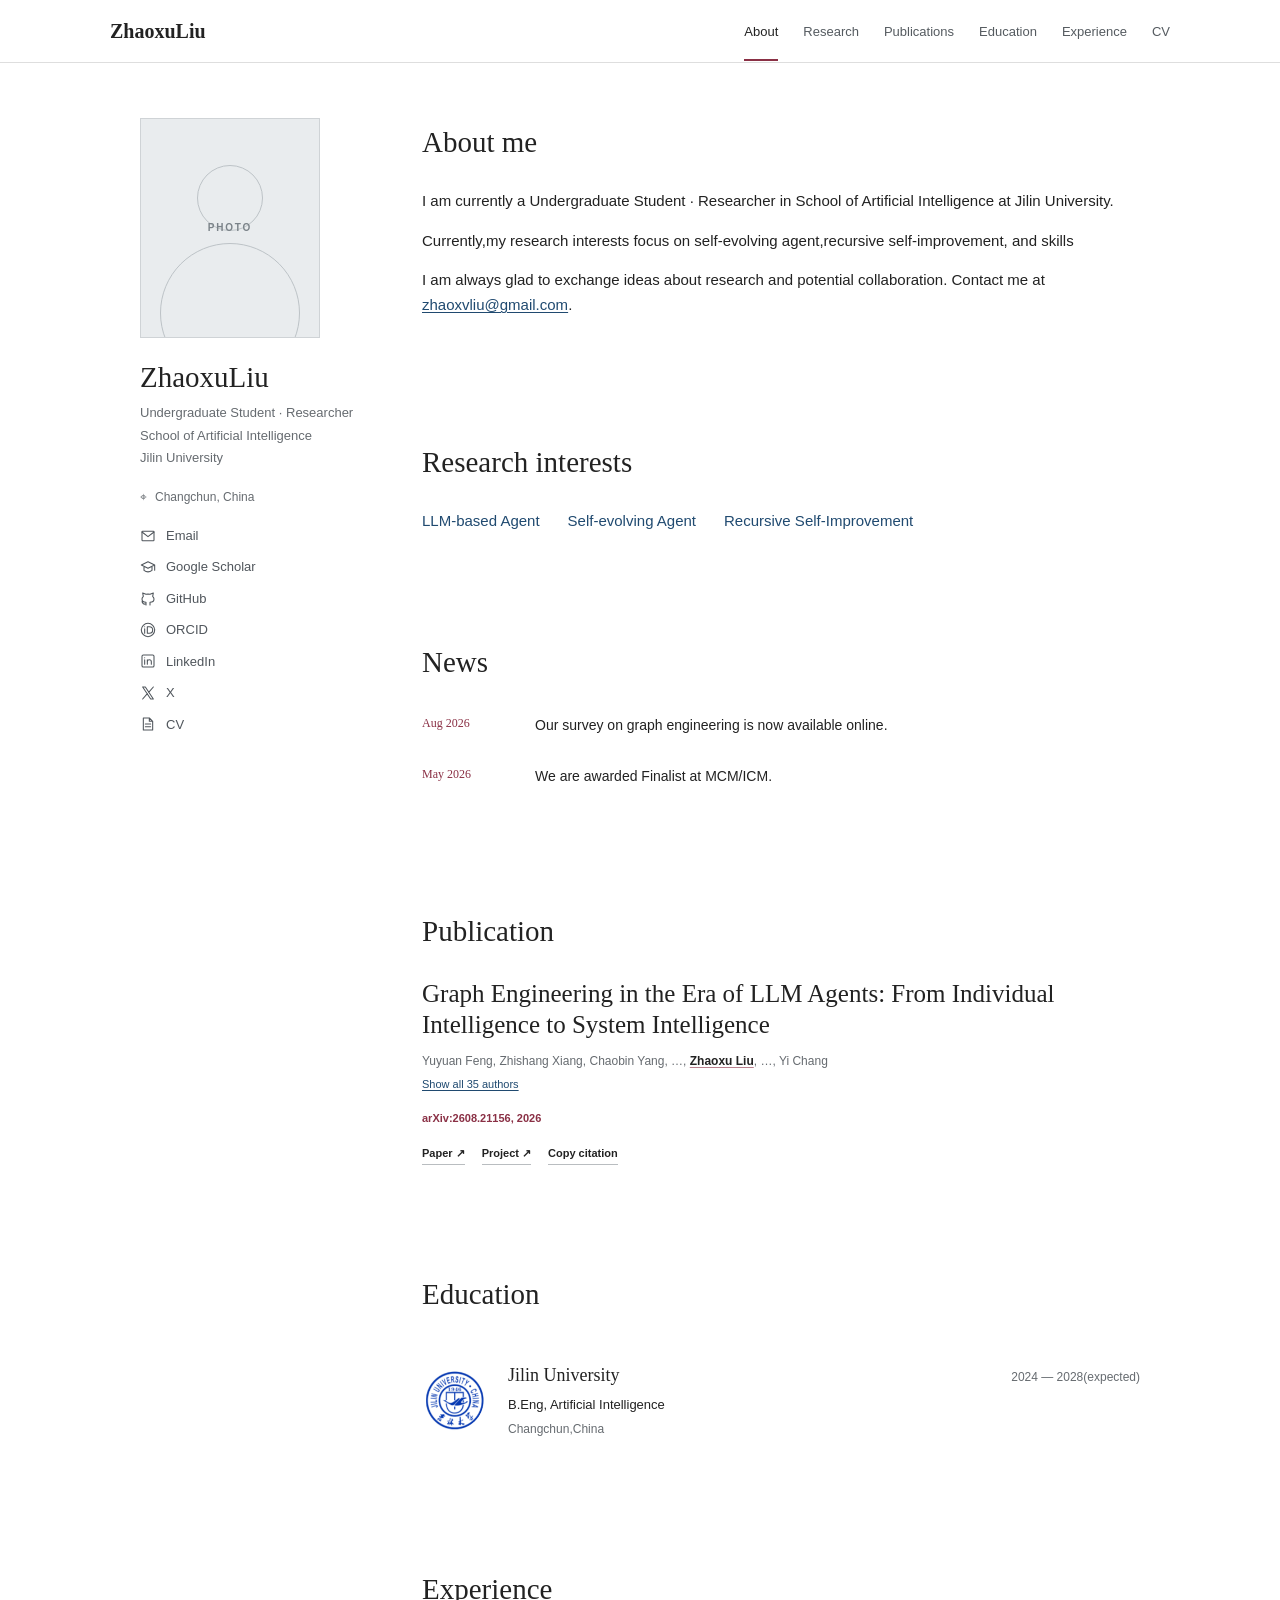
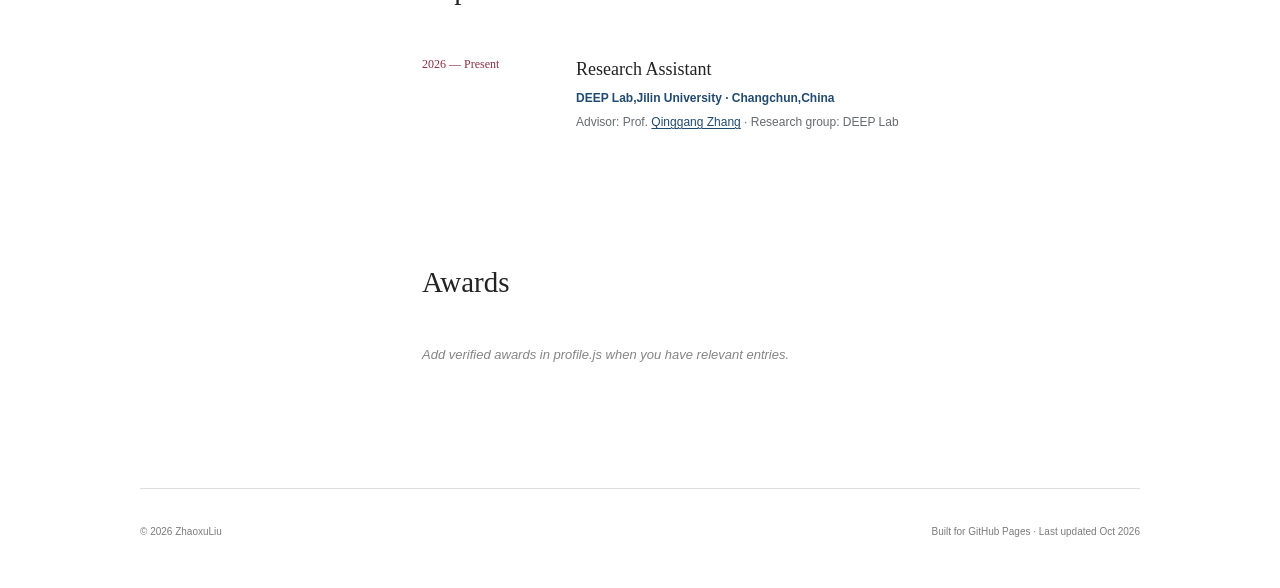
==== commit 2706c4ec: "Add university seal and shared education layout" ====
--- a/index.html
+++ b/index.html
@@ -9,9 +9,9 @@
     />
     <meta name="theme-color" content="#ffffff" />
     <title>ZhaoxuLiu · Academic Homepage</title>
-    <link rel="stylesheet" href="styles.css?v=20261016-no-section-lines" />
+    <link rel="stylesheet" href="styles.css?v=20261016-education-logo" />
     <script src="profile.js" defer></script>
-  <script src="profile-render.js?v=20261016-advisor" defer></script>
+  <script src="profile-render.js?v=20261016-education-logo" defer></script>
     <script src="script.js" defer></script>
   </head>
   <body>
--- a/styles.css
+++ b/styles.css
@@ -555,6 +555,68 @@
   font-weight: 600;
 }
 
+.education-item {
+  padding: 20px 0;
+  break-inside: avoid;
+}
+
+.education-item.has-logo {
+  display: grid;
+  grid-template-columns: 64px minmax(0, 1fr);
+  align-items: center;
+  gap: 22px;
+}
+
+.education-logo {
+  display: block;
+  width: 64px;
+  height: 64px;
+  object-fit: contain;
+}
+
+.education-logo[src="assets/jilin-university.gif"] {
+  /* Exclude the official GIF's outer rectangular frame, not the seal. */
+  clip-path: circle(47%);
+}
+
+.education-copy {
+  min-width: 0;
+}
+
+.education-heading {
+  display: flex;
+  flex-wrap: wrap;
+  align-items: baseline;
+  justify-content: space-between;
+  gap: 4px 20px;
+}
+
+.education-heading h3 {
+  margin: 0;
+  font-family: var(--serif);
+  font-size: 18px;
+  font-weight: 500;
+}
+
+.education-period {
+  color: var(--muted);
+  font-size: 12px;
+}
+
+.education-copy p {
+  margin: 4px 0 0;
+  color: var(--muted);
+  font-size: 13px;
+}
+
+.education-copy .education-degree {
+  color: var(--text);
+}
+
+.education-copy .education-location {
+  font-size: 12px;
+}
+
 .awards-list {
   margin: 0;
   padding: 0;
@@ -762,6 +824,26 @@
     gap: 4px;
   }
 
+  .education-item.has-logo {
+    grid-template-columns: 56px minmax(0, 1fr);
+    align-items: start;
+    gap: 16px;
+  }
+
+  .education-logo {
+    width: 56px;
+    height: 56px;
+  }
+
+  .education-heading {
+    display: block;
+  }
+
+  .education-period {
+    display: block;
+    margin-top: 2px;
+  }
+
   .publication-card {
     grid-template-columns: 1fr;
     padding: 0;
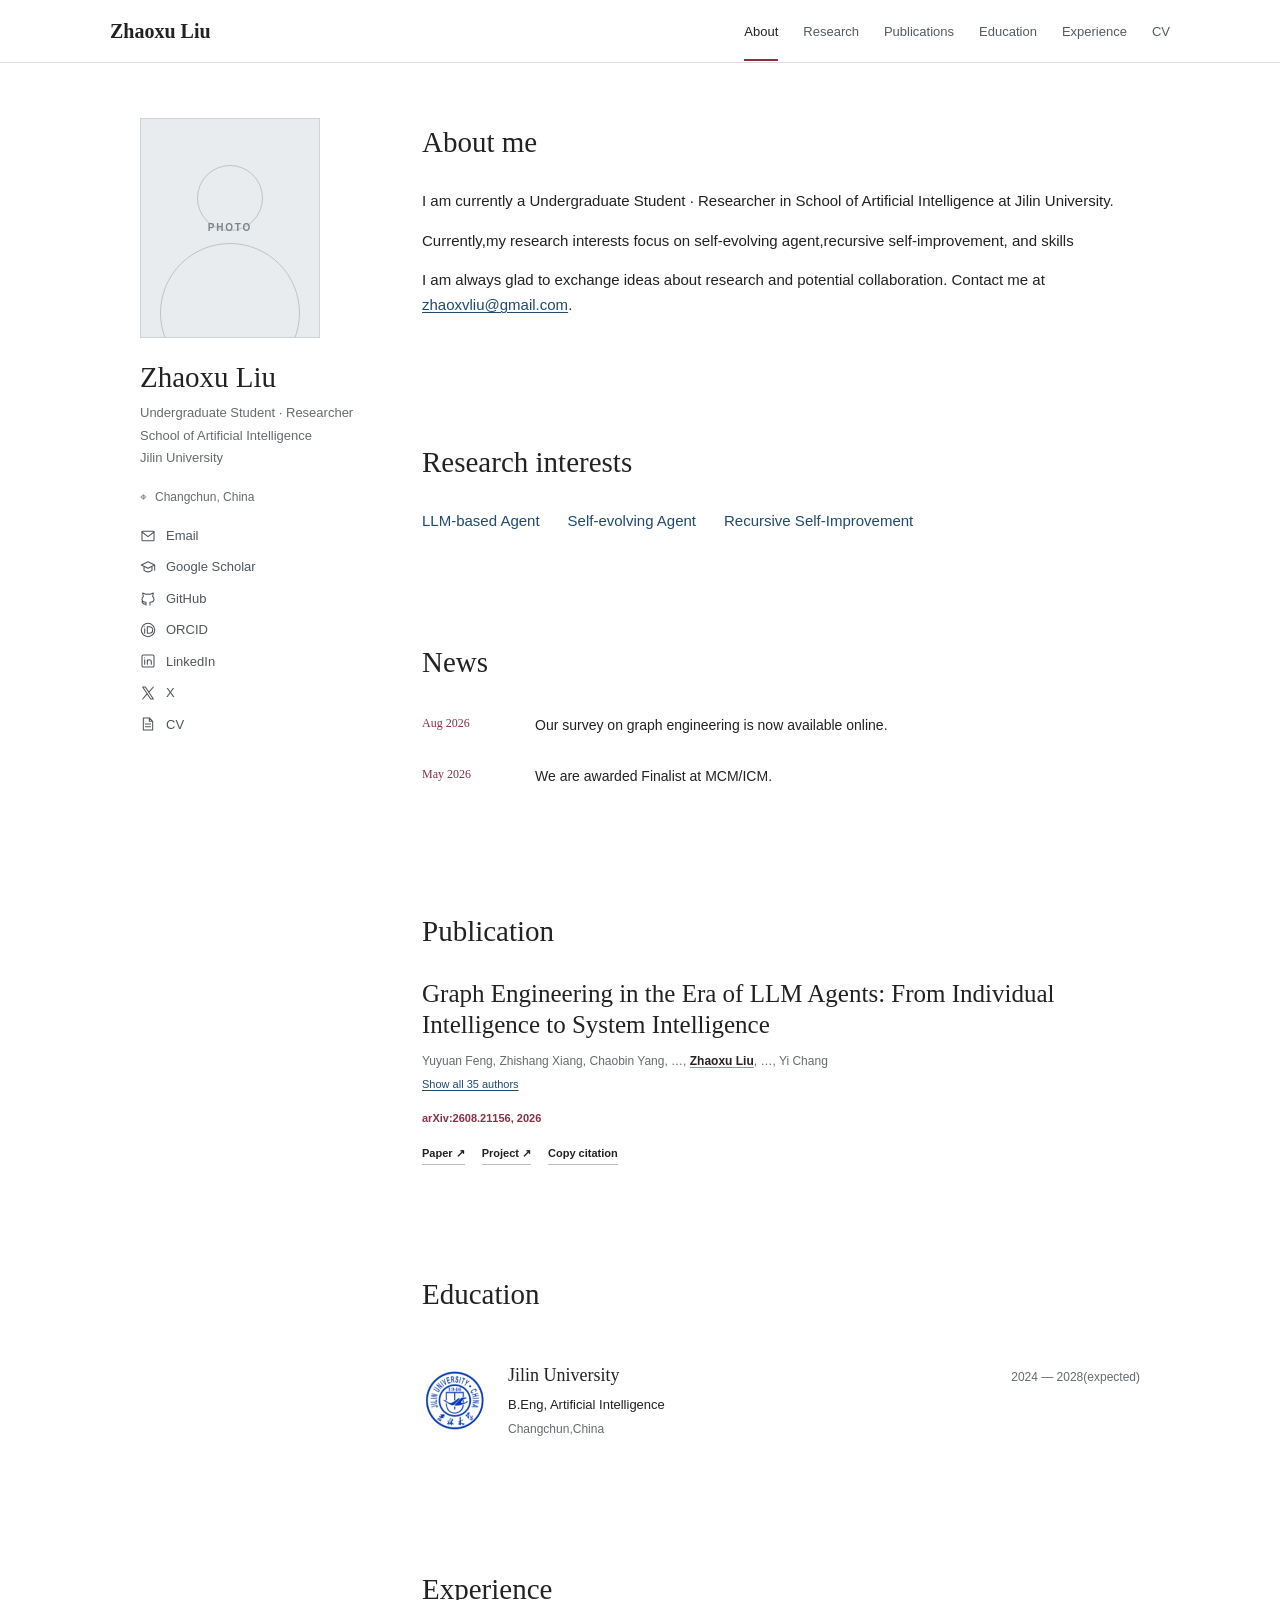
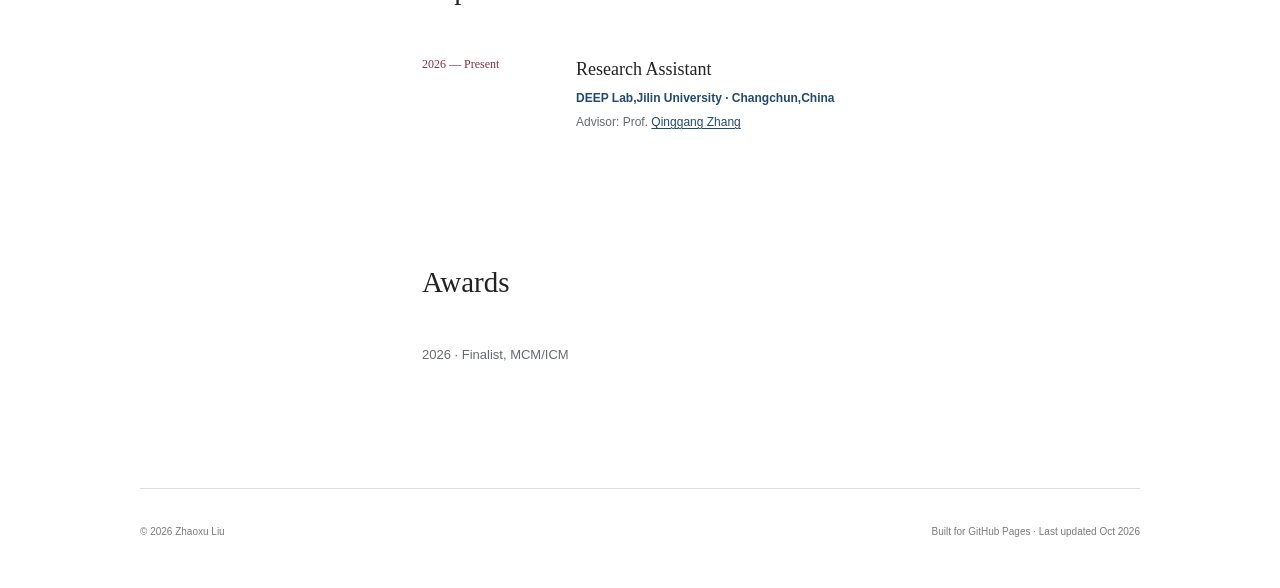
==== commit 16d439c5: "Clean CV placeholders and add compact academic resume layout" ====
--- a/index.html
+++ b/index.html
@@ -9,9 +9,9 @@
     />
     <meta name="theme-color" content="#ffffff" />
     <title>ZhaoxuLiu · Academic Homepage</title>
-    <link rel="stylesheet" href="styles.css?v=20261016-education-logo" />
+    <link rel="stylesheet" href="styles.css?v=20261016-cv-clean" />
     <script src="profile.js" defer></script>
-  <script src="profile-render.js?v=20261016-education-logo" defer></script>
+    <script src="profile-render.js?v=20261016-cv-clean" defer></script>
     <script src="script.js" defer></script>
   </head>
   <body>
--- a/styles.css
+++ b/styles.css
@@ -21,13 +21,7 @@
 .portrait-placeholder img { width: 100%; height: 100%; object-fit: cover; }
 .publication-visual img { width: 100%; height: auto; object-fit: contain; }
 [data-publications], .publication-list { display: grid; gap: 28px; }
-.cv-contacts { display: flex; flex-wrap: wrap; gap: 5px 16px; }
 .cv-contacts a, .about-contact a { overflow-wrap: anywhere; }
-.cv-updated { margin-top: 32px; font-size: 11px; }
-.cv-entry { margin-bottom: 18px; }
-.cv-entry p { margin-bottom: 6px; }
-.cv-entry ul { margin-top: 6px; }
-.cv-entry .publication-links { margin-top: 6px; }
 
 html {
   scroll-behavior: smooth;
@@ -672,37 +666,155 @@
 }
 
 .cv-page {
-  width: min(800px, calc(100% - 40px));
-  margin: 45px auto;
+  width: min(860px, calc(100% - 40px));
+  margin: 32px auto;
 }
 
 .cv-sheet {
-  padding: 55px 65px;
-  border: 1px solid var(--line);
+  padding: 38px 44px;
   background: #fff;
+  font-family: "Times New Roman", Times, serif;
+  font-size: 15px;
+  line-height: 1.4;
 }
 
 .cv-sheet h1,
 .cv-sheet h2 {
-  font-family: var(--serif);
+  font-family: inherit;
+}
+
+.cv-sheet h1 {
+  margin: 0;
+  font-size: 36px;
   font-weight: 500;
-}
-
-.cv-sheet h1 {
-  margin: 0;
-  font-size: 42px;
+  font-variant: small-caps;
+  line-height: 1.15;
+  letter-spacing: 0.025em;
 }
 
 .cv-sheet h2 {
-  margin: 30px 0 10px;
-  padding-top: 15px;
-  color: var(--navy);
-  font-size: 21px;
-}
-
-.cv-sheet p:not(.authors):not(.venue),
-.cv-sheet li {
+  margin: 24px 0 10px;
+  padding: 0;
+  color: var(--text);
+  font-size: 20px;
+  font-weight: 600;
+  font-variant: small-caps;
+}
+
+.cv-header {
+  margin-bottom: 28px;
+  text-align: center;
+}
+
+.cv-contacts {
+  display: flex;
+  flex-wrap: wrap;
+  align-items: baseline;
+  justify-content: center;
+  gap: 4px 8px;
+  margin: 10px 0 0;
+  font-size: 13px;
+  line-height: 1.5;
+}
+
+.cv-contact-item {
+  display: inline-flex;
+  align-items: baseline;
+  gap: 8px;
+}
+
+.cv-contact-separator {
   color: var(--muted);
+}
+
+.cv-section > p {
+  margin: 0;
+}
+
+.cv-section > p + p {
+  margin-top: 6px;
+}
+
+.cv-sheet .education-item {
+  padding: 6px 0;
+}
+
+.cv-sheet .education-item.has-logo {
+  grid-template-columns: 52px minmax(0, 1fr);
+  gap: 14px;
+}
+
+.cv-sheet .education-logo {
+  width: 52px;
+  height: 52px;
+}
+
+.cv-sheet .education-heading h3 {
+  font-family: inherit;
+  font-size: 16px;
+  font-weight: 600;
+}
+
+.cv-sheet .education-copy p {
+  margin-top: 3px;
+  color: var(--text);
+  font-size: 14px;
+}
+
+.cv-sheet .education-degree {
+  font-style: italic;
+}
+
+.cv-sheet .education-location {
+  color: var(--muted) !important;
+}
+
+.cv-sheet .education-period,
+.cv-entry-period {
+  color: var(--text);
+  font-size: 13px;
+}
+
+.cv-entry {
+  margin: 0 0 14px;
+}
+
+.cv-entry-heading {
+  display: flex;
+  flex-wrap: wrap;
+  align-items: baseline;
+  justify-content: space-between;
+  gap: 3px 18px;
+}
+
+.cv-entry p {
+  margin: 3px 0 0;
+  font-size: 14px;
+}
+
+.cv-entry-affiliation {
+  font-style: italic;
+}
+
+.cv-sheet .publication-card h3 {
+  font-family: inherit;
+  font-size: 17px;
+  font-weight: 600;
+  line-height: 1.35;
+}
+
+.cv-sheet .publication-authors,
+.cv-sheet .authors,
+.cv-sheet .venue {
+  margin-top: 6px;
+}
+
+.cv-sheet .author-preview {
+  margin-top: 0;
+}
+
+.cv-sheet .publication-links {
+  margin-top: 9px;
 }
 
 .cv-topline {
@@ -859,8 +971,30 @@
   }
 
   .cv-sheet {
-    padding: 35px 25px;
-  }
+    padding: 24px 0;
+  }
+
+  .cv-contacts {
+    column-gap: 12px;
+  }
+
+  .cv-contact-separator {
+    display: none;
+  }
+
+  .cv-entry-heading {
+    display: block;
+  }
+
+  .cv-entry-period {
+    display: block;
+    margin-top: 2px;
+  }
+}
+
+@page {
+  size: A4;
+  margin: 16mm 17mm;
 }
 
 @media print {
@@ -882,6 +1016,17 @@
     border: 0;
   }
 
+  .cv-header { margin-bottom: 22px; }
+  .cv-sheet h1 { font-size: 27pt; }
+  .cv-sheet h2 { margin-top: 20px; }
+  .cv-contacts { flex-wrap: nowrap; gap: 0 7px; font-size: 9pt; }
+  .cv-contact-item { gap: 7px; }
+  .cv-contact-separator { display: inline; }
+  .cv-sheet .education-heading { display: flex; }
+  .cv-sheet .education-period { display: inline; margin-top: 0; }
+  .cv-entry-heading { display: flex; }
+  .cv-entry-period { display: inline; margin-top: 0; }
+  .cv-sheet p { orphans: 2; widows: 2; }
   .cv-sheet h2 { break-after: avoid; }
   .cv-entry, .publication-card { break-inside: avoid; }
 
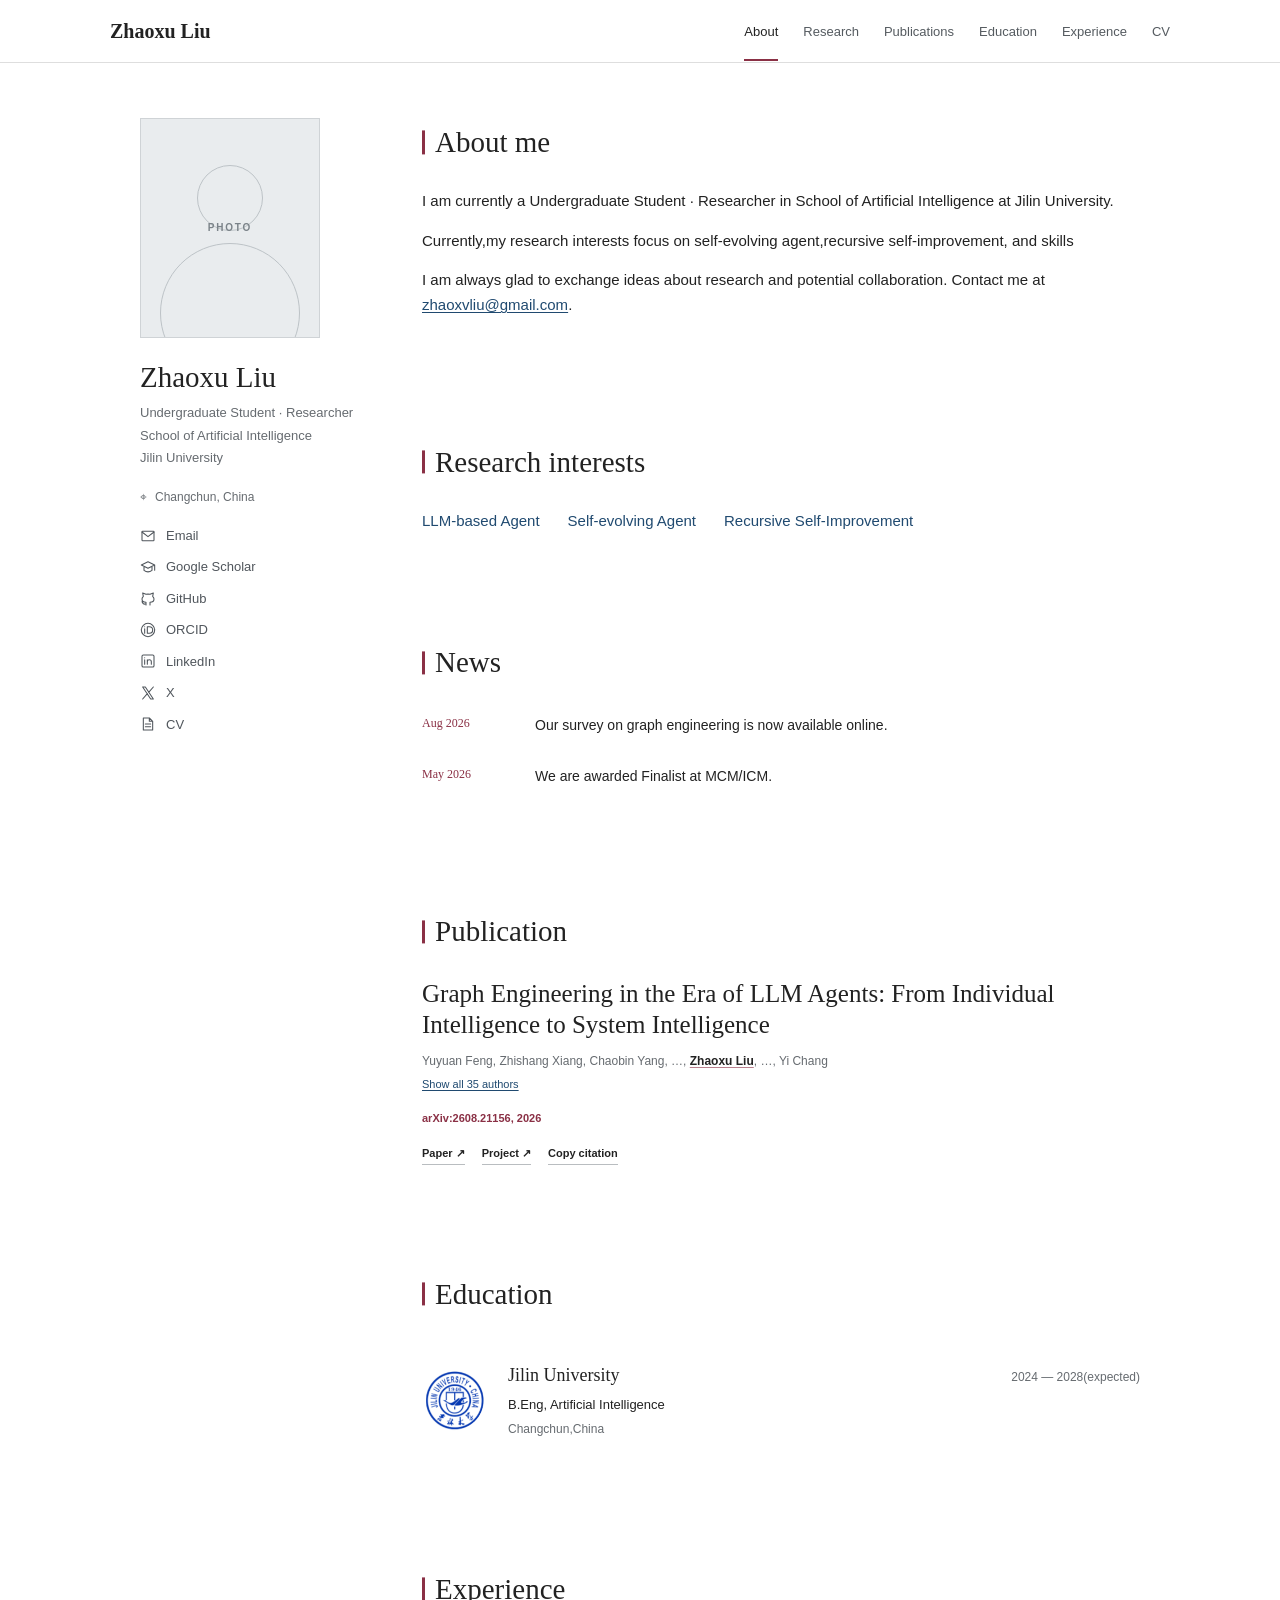
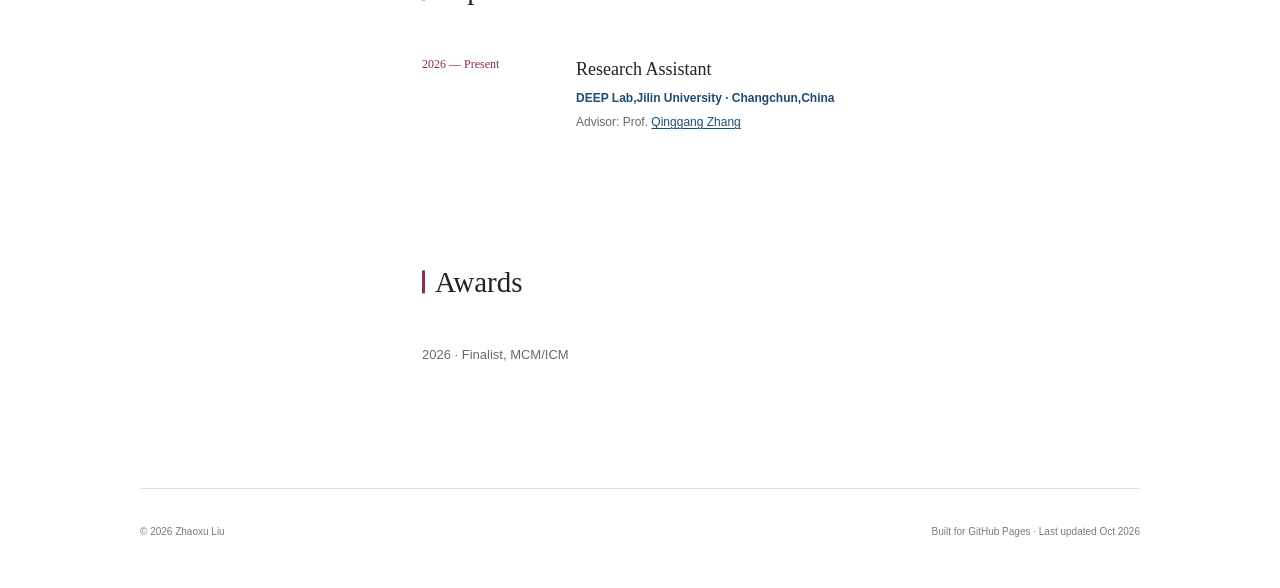
==== commit e43a7fa4: "Add slim accent bars to homepage section headings" ====
--- a/index.html
+++ b/index.html
@@ -9,7 +9,7 @@
     />
     <meta name="theme-color" content="#ffffff" />
     <title>ZhaoxuLiu · Academic Homepage</title>
-    <link rel="stylesheet" href="styles.css?v=20261016-cv-clean" />
+    <link rel="stylesheet" href="styles.css?v=20261017-section-marks" />
     <script src="profile.js" defer></script>
     <script src="profile-render.js?v=20261016-cv-clean" defer></script>
     <script src="script.js" defer></script>
--- a/styles.css
+++ b/styles.css
@@ -318,11 +318,24 @@
 }
 
 .section-heading h2 {
-  margin: 0;
+  position: relative;
+  margin: 0;
+  padding-left: 13px;
   font-family: var(--serif);
   font-size: 29px;
   font-weight: 500;
   line-height: 1.2;
+}
+
+.section-heading h2::before {
+  position: absolute;
+  top: 50%;
+  left: 0;
+  width: 3px;
+  height: 0.8em;
+  background: var(--accent);
+  content: "";
+  transform: translateY(-50%);
 }
 
 .prose-grid {
